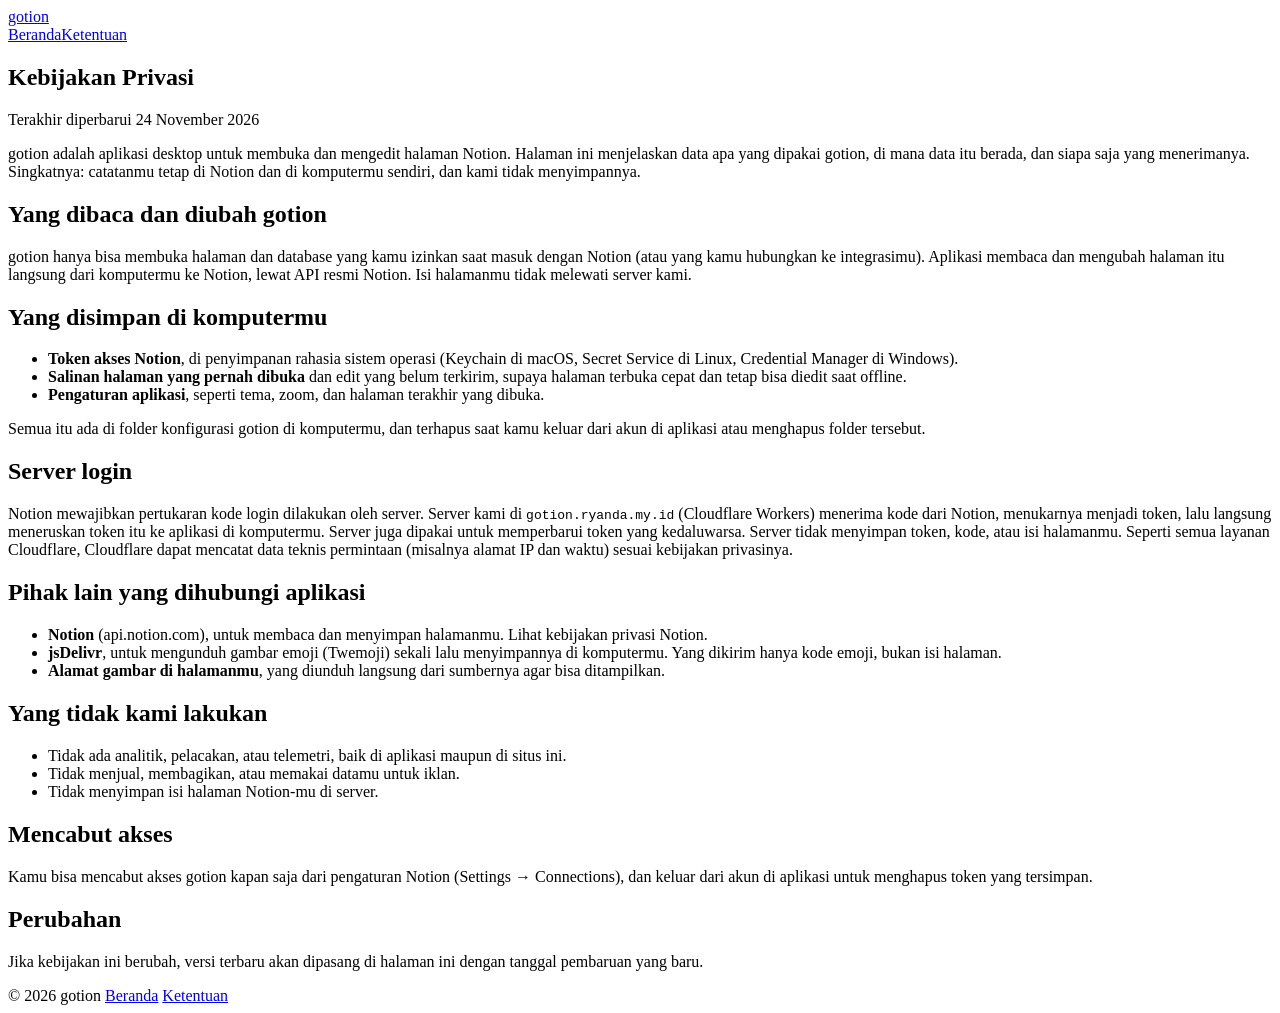
==== worker/public/privacy.html @ 945b61ad "Landing, privacy and terms pages on gotion.ryanda.my.id The Worker serves worker/public as static as" ====
<!doctype html>
<html lang="id">
<head>
<meta charset="utf-8">
<meta name="viewport" content="width=device-width, initial-scale=1">
<title>Kebijakan Privasi — gotion</title>
<meta name="description" content="Data apa yang dipakai gotion, di mana disimpan, dan siapa saja yang menerimanya.">
<link rel="icon" href="/favicon.svg" type="image/svg+xml">
<link rel="stylesheet" href="/style.css">
</head>
<body>
<div class="wrap">
  <nav>
    <a class="brand" href="/"><img src="/favicon.svg" alt="">gotion</a>
    <div class="links"><a href="/">Beranda</a><a href="/terms">Ketentuan</a></div>
  </nav>
  <article class="doc">
    <h1>Kebijakan Privasi</h1>
    <div class="updated">Terakhir diperbarui 24 November 2026</div>

    <p>gotion adalah aplikasi desktop untuk membuka dan mengedit halaman Notion. Halaman ini menjelaskan data apa yang dipakai gotion, di mana data itu berada, dan siapa saja yang menerimanya. Singkatnya: catatanmu tetap di Notion dan di komputermu sendiri, dan kami tidak menyimpannya.</p>

    <h2>Yang dibaca dan diubah gotion</h2>
    <p>gotion hanya bisa membuka halaman dan database yang kamu izinkan saat masuk dengan Notion (atau yang kamu hubungkan ke integrasimu). Aplikasi membaca dan mengubah halaman itu langsung dari komputermu ke Notion, lewat API resmi Notion. Isi halamanmu tidak melewati server kami.</p>

    <h2>Yang disimpan di komputermu</h2>
    <ul>
      <li><strong>Token akses Notion</strong>, di penyimpanan rahasia sistem operasi (Keychain di macOS, Secret Service di Linux, Credential Manager di Windows).</li>
      <li><strong>Salinan halaman yang pernah dibuka</strong> dan edit yang belum terkirim, supaya halaman terbuka cepat dan tetap bisa diedit saat offline.</li>
      <li><strong>Pengaturan aplikasi</strong>, seperti tema, zoom, dan halaman terakhir yang dibuka.</li>
    </ul>
    <p>Semua itu ada di folder konfigurasi gotion di komputermu, dan terhapus saat kamu keluar dari akun di aplikasi atau menghapus folder tersebut.</p>

    <h2>Server login</h2>
    <p>Notion mewajibkan pertukaran kode login dilakukan oleh server. Server kami di <code>gotion.ryanda.my.id</code> (Cloudflare Workers) menerima kode dari Notion, menukarnya menjadi token, lalu langsung meneruskan token itu ke aplikasi di komputermu. Server juga dipakai untuk memperbarui token yang kedaluwarsa. Server tidak menyimpan token, kode, atau isi halamanmu. Seperti semua layanan Cloudflare, Cloudflare dapat mencatat data teknis permintaan (misalnya alamat IP dan waktu) sesuai kebijakan privasinya.</p>

    <h2>Pihak lain yang dihubungi aplikasi</h2>
    <ul>
      <li><strong>Notion</strong> (api.notion.com), untuk membaca dan menyimpan halamanmu. Lihat kebijakan privasi Notion.</li>
      <li><strong>jsDelivr</strong>, untuk mengunduh gambar emoji (Twemoji) sekali lalu menyimpannya di komputermu. Yang dikirim hanya kode emoji, bukan isi halaman.</li>
      <li><strong>Alamat gambar di halamanmu</strong>, yang diunduh langsung dari sumbernya agar bisa ditampilkan.</li>
    </ul>

    <h2>Yang tidak kami lakukan</h2>
    <ul>
      <li>Tidak ada analitik, pelacakan, atau telemetri, baik di aplikasi maupun di situs ini.</li>
      <li>Tidak menjual, membagikan, atau memakai datamu untuk iklan.</li>
      <li>Tidak menyimpan isi halaman Notion-mu di server.</li>
    </ul>

    <h2>Mencabut akses</h2>
    <p>Kamu bisa mencabut akses gotion kapan saja dari pengaturan Notion (Settings → Connections), dan keluar dari akun di aplikasi untuk menghapus token yang tersimpan.</p>

    <h2>Perubahan</h2>
    <p>Jika kebijakan ini berubah, versi terbaru akan dipasang di halaman ini dengan tanggal pembaruan yang baru.</p>
  </article>
  <footer>
    <span>© 2026 gotion</span>
    <a href="/">Beranda</a>
    <a href="/terms">Ketentuan</a>
  </footer>
</div>
</body>
</html>
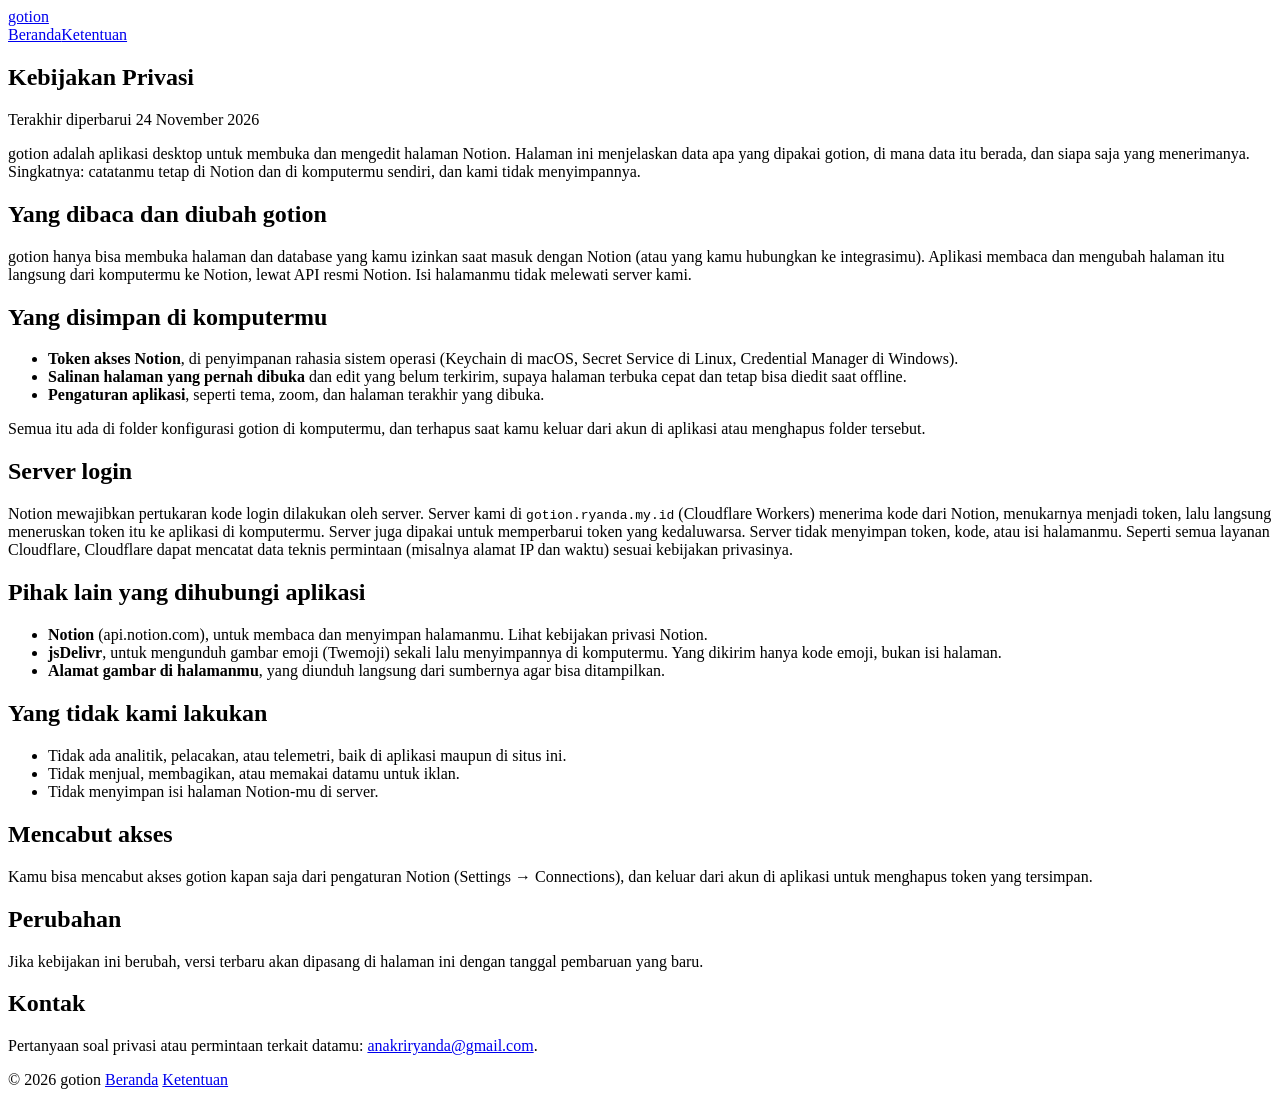
==== commit 10480861: "Contact address on the privacy and terms pages Co-Authored-By: Claude Opus 5.5 <noreply@anthropic.co" ====
--- a/worker/public/privacy.html
+++ b/worker/public/privacy.html
@@ -53,6 +53,9 @@
 
     <h2>Perubahan</h2>
     <p>Jika kebijakan ini berubah, versi terbaru akan dipasang di halaman ini dengan tanggal pembaruan yang baru.</p>
+
+    <h2>Kontak</h2>
+    <p>Pertanyaan soal privasi atau permintaan terkait datamu: <a href="mailto:anakriryanda@gmail.com">anakriryanda@gmail.com</a>.</p>
   </article>
   <footer>
     <span>© 2026 gotion</span>
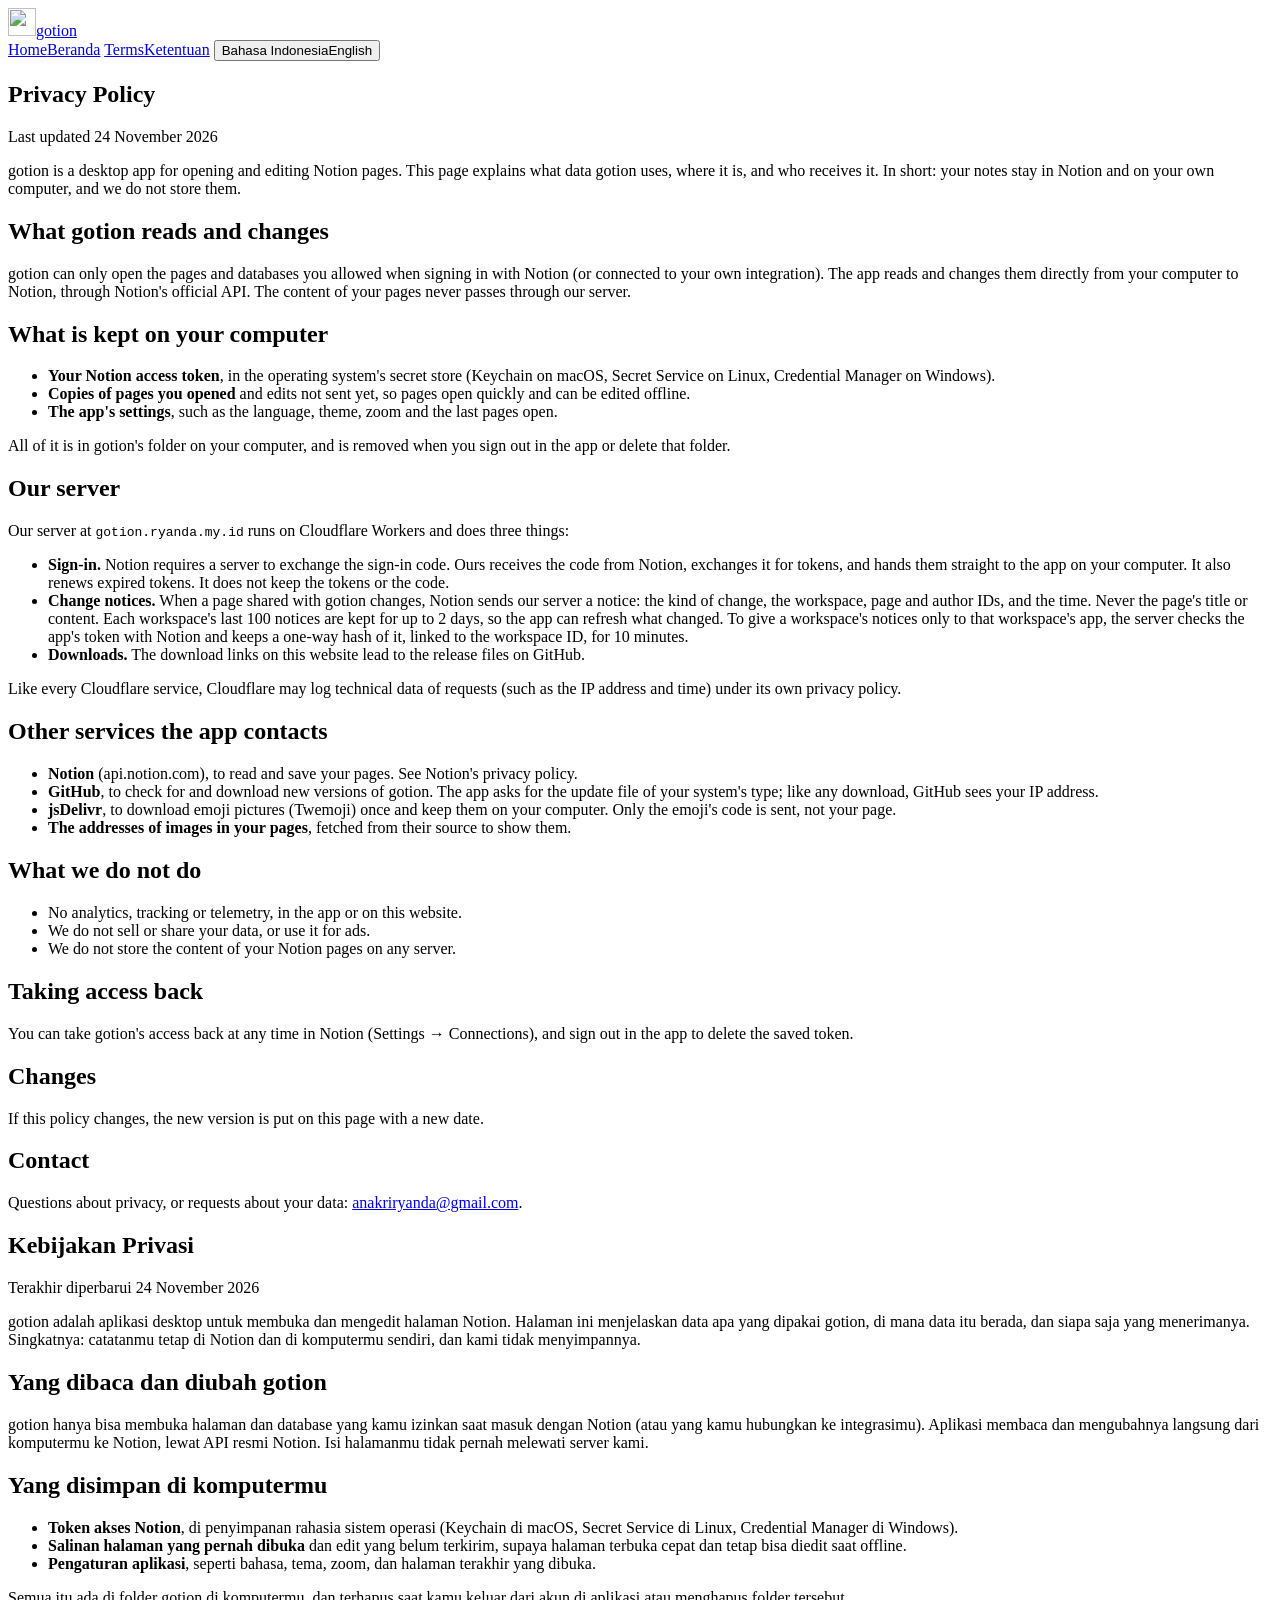
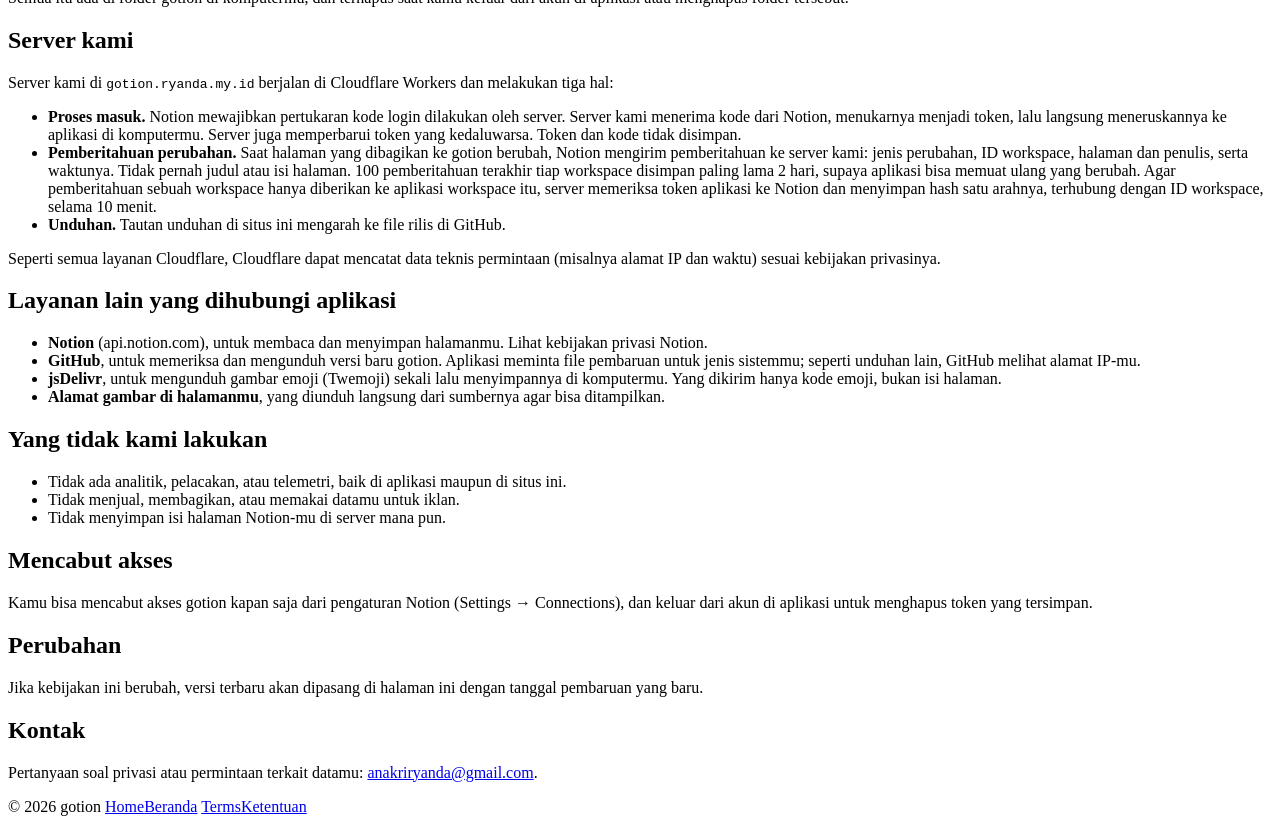
==== commit 5e56f5f5: "Releases on GitHub, updates, and a website for someone new - mygo.json: version, copyright, the icon" ====
--- a/worker/public/privacy.html
+++ b/worker/public/privacy.html
@@ -1,66 +1,140 @@
 <!doctype html>
-<html lang="id">
+<html lang="en" data-lang="en" data-title-en="Privacy Policy · gotion" data-title-id="Kebijakan Privasi · gotion">
 <head>
 <meta charset="utf-8">
 <meta name="viewport" content="width=device-width, initial-scale=1">
-<title>Kebijakan Privasi — gotion</title>
-<meta name="description" content="Data apa yang dipakai gotion, di mana disimpan, dan siapa saja yang menerimanya.">
+<script>
+  (function () {
+    var l;
+    try { l = localStorage.getItem("lang"); } catch (e) {}
+    if (l !== "id" && l !== "en") l = /^(id|in)\b/i.test(navigator.language || "") ? "id" : "en";
+    document.documentElement.dataset.lang = l;
+    document.documentElement.lang = l;
+  })();
+</script>
+<title>Privacy Policy · gotion</title>
+<meta name="description" content="What data gotion uses, where it is kept, and who receives it.">
 <link rel="icon" href="/favicon.svg" type="image/svg+xml">
 <link rel="stylesheet" href="/style.css">
+<script src="/site.js" defer></script>
 </head>
 <body>
 <div class="wrap">
-  <nav>
-    <a class="brand" href="/"><img src="/favicon.svg" alt="">gotion</a>
-    <div class="links"><a href="/">Beranda</a><a href="/terms">Ketentuan</a></div>
-  </nav>
-  <article class="doc">
-    <h1>Kebijakan Privasi</h1>
-    <div class="updated">Terakhir diperbarui 24 November 2026</div>
+  <header class="top">
+    <a class="brand" href="/"><img src="/favicon.svg" width="28" height="28" alt="">gotion</a>
+    <nav aria-label="Main">
+      <a href="/"><span lang="en">Home</span><span lang="id">Beranda</span></a>
+      <a href="/terms"><span lang="en">Terms</span><span lang="id">Ketentuan</span></a>
+      <button class="lang" type="button" data-lang-switch aria-label="Bahasa Indonesia / English">
+        <span lang="en">Bahasa Indonesia</span><span lang="id">English</span>
+      </button>
+    </nav>
+  </header>
+  <main>
+    <article class="doc" lang="en">
+      <h1>Privacy Policy</h1>
+      <div class="updated">Last updated 24 November 2026</div>
+      <p>gotion is a desktop app for opening and editing Notion pages. This page explains what data gotion uses, where it is, and who receives it. In short: your notes stay in Notion and on your own computer, and we do not store them.</p>
 
-    <p>gotion adalah aplikasi desktop untuk membuka dan mengedit halaman Notion. Halaman ini menjelaskan data apa yang dipakai gotion, di mana data itu berada, dan siapa saja yang menerimanya. Singkatnya: catatanmu tetap di Notion dan di komputermu sendiri, dan kami tidak menyimpannya.</p>
+      <h2>What gotion reads and changes</h2>
+      <p>gotion can only open the pages and databases you allowed when signing in with Notion (or connected to your own integration). The app reads and changes them directly from your computer to Notion, through Notion's official API. The content of your pages never passes through our server.</p>
 
-    <h2>Yang dibaca dan diubah gotion</h2>
-    <p>gotion hanya bisa membuka halaman dan database yang kamu izinkan saat masuk dengan Notion (atau yang kamu hubungkan ke integrasimu). Aplikasi membaca dan mengubah halaman itu langsung dari komputermu ke Notion, lewat API resmi Notion. Isi halamanmu tidak melewati server kami.</p>
+      <h2>What is kept on your computer</h2>
+      <ul>
+        <li><strong>Your Notion access token</strong>, in the operating system's secret store (Keychain on macOS, Secret Service on Linux, Credential Manager on Windows).</li>
+        <li><strong>Copies of pages you opened</strong> and edits not sent yet, so pages open quickly and can be edited offline.</li>
+        <li><strong>The app's settings</strong>, such as the language, theme, zoom and the last pages open.</li>
+      </ul>
+      <p>All of it is in gotion's folder on your computer, and is removed when you sign out in the app or delete that folder.</p>
 
-    <h2>Yang disimpan di komputermu</h2>
-    <ul>
-      <li><strong>Token akses Notion</strong>, di penyimpanan rahasia sistem operasi (Keychain di macOS, Secret Service di Linux, Credential Manager di Windows).</li>
-      <li><strong>Salinan halaman yang pernah dibuka</strong> dan edit yang belum terkirim, supaya halaman terbuka cepat dan tetap bisa diedit saat offline.</li>
-      <li><strong>Pengaturan aplikasi</strong>, seperti tema, zoom, dan halaman terakhir yang dibuka.</li>
-    </ul>
-    <p>Semua itu ada di folder konfigurasi gotion di komputermu, dan terhapus saat kamu keluar dari akun di aplikasi atau menghapus folder tersebut.</p>
+      <h2>Our server</h2>
+      <p>Our server at <code>gotion.ryanda.my.id</code> runs on Cloudflare Workers and does three things:</p>
+      <ul>
+        <li><strong>Sign-in.</strong> Notion requires a server to exchange the sign-in code. Ours receives the code from Notion, exchanges it for tokens, and hands them straight to the app on your computer. It also renews expired tokens. It does not keep the tokens or the code.</li>
+        <li><strong>Change notices.</strong> When a page shared with gotion changes, Notion sends our server a notice: the kind of change, the workspace, page and author IDs, and the time. Never the page's title or content. Each workspace's last 100 notices are kept for up to 2 days, so the app can refresh what changed. To give a workspace's notices only to that workspace's app, the server checks the app's token with Notion and keeps a one-way hash of it, linked to the workspace ID, for 10 minutes.</li>
+        <li><strong>Downloads.</strong> The download links on this website lead to the release files on GitHub.</li>
+      </ul>
+      <p>Like every Cloudflare service, Cloudflare may log technical data of requests (such as the IP address and time) under its own privacy policy.</p>
 
-    <h2>Server login</h2>
-    <p>Notion mewajibkan pertukaran kode login dilakukan oleh server. Server kami di <code>gotion.ryanda.my.id</code> (Cloudflare Workers) menerima kode dari Notion, menukarnya menjadi token, lalu langsung meneruskan token itu ke aplikasi di komputermu. Server juga dipakai untuk memperbarui token yang kedaluwarsa. Server tidak menyimpan token, kode, atau isi halamanmu. Seperti semua layanan Cloudflare, Cloudflare dapat mencatat data teknis permintaan (misalnya alamat IP dan waktu) sesuai kebijakan privasinya.</p>
+      <h2>Other services the app contacts</h2>
+      <ul>
+        <li><strong>Notion</strong> (api.notion.com), to read and save your pages. See Notion's privacy policy.</li>
+        <li><strong>GitHub</strong>, to check for and download new versions of gotion. The app asks for the update file of your system's type; like any download, GitHub sees your IP address.</li>
+        <li><strong>jsDelivr</strong>, to download emoji pictures (Twemoji) once and keep them on your computer. Only the emoji's code is sent, not your page.</li>
+        <li><strong>The addresses of images in your pages</strong>, fetched from their source to show them.</li>
+      </ul>
 
-    <h2>Pihak lain yang dihubungi aplikasi</h2>
-    <ul>
-      <li><strong>Notion</strong> (api.notion.com), untuk membaca dan menyimpan halamanmu. Lihat kebijakan privasi Notion.</li>
-      <li><strong>jsDelivr</strong>, untuk mengunduh gambar emoji (Twemoji) sekali lalu menyimpannya di komputermu. Yang dikirim hanya kode emoji, bukan isi halaman.</li>
-      <li><strong>Alamat gambar di halamanmu</strong>, yang diunduh langsung dari sumbernya agar bisa ditampilkan.</li>
-    </ul>
+      <h2>What we do not do</h2>
+      <ul>
+        <li>No analytics, tracking or telemetry, in the app or on this website.</li>
+        <li>We do not sell or share your data, or use it for ads.</li>
+        <li>We do not store the content of your Notion pages on any server.</li>
+      </ul>
 
-    <h2>Yang tidak kami lakukan</h2>
-    <ul>
-      <li>Tidak ada analitik, pelacakan, atau telemetri, baik di aplikasi maupun di situs ini.</li>
-      <li>Tidak menjual, membagikan, atau memakai datamu untuk iklan.</li>
-      <li>Tidak menyimpan isi halaman Notion-mu di server.</li>
-    </ul>
+      <h2>Taking access back</h2>
+      <p>You can take gotion's access back at any time in Notion (Settings → Connections), and sign out in the app to delete the saved token.</p>
 
-    <h2>Mencabut akses</h2>
-    <p>Kamu bisa mencabut akses gotion kapan saja dari pengaturan Notion (Settings → Connections), dan keluar dari akun di aplikasi untuk menghapus token yang tersimpan.</p>
+      <h2>Changes</h2>
+      <p>If this policy changes, the new version is put on this page with a new date.</p>
 
-    <h2>Perubahan</h2>
-    <p>Jika kebijakan ini berubah, versi terbaru akan dipasang di halaman ini dengan tanggal pembaruan yang baru.</p>
+      <h2>Contact</h2>
+      <p>Questions about privacy, or requests about your data: <a href="mailto:anakriryanda@gmail.com">anakriryanda@gmail.com</a>.</p>
+    </article>
 
-    <h2>Kontak</h2>
-    <p>Pertanyaan soal privasi atau permintaan terkait datamu: <a href="mailto:anakriryanda@gmail.com">anakriryanda@gmail.com</a>.</p>
-  </article>
+    <article class="doc" lang="id">
+      <h1>Kebijakan Privasi</h1>
+      <div class="updated">Terakhir diperbarui 24 November 2026</div>
+      <p>gotion adalah aplikasi desktop untuk membuka dan mengedit halaman Notion. Halaman ini menjelaskan data apa yang dipakai gotion, di mana data itu berada, dan siapa saja yang menerimanya. Singkatnya: catatanmu tetap di Notion dan di komputermu sendiri, dan kami tidak menyimpannya.</p>
+
+      <h2>Yang dibaca dan diubah gotion</h2>
+      <p>gotion hanya bisa membuka halaman dan database yang kamu izinkan saat masuk dengan Notion (atau yang kamu hubungkan ke integrasimu). Aplikasi membaca dan mengubahnya langsung dari komputermu ke Notion, lewat API resmi Notion. Isi halamanmu tidak pernah melewati server kami.</p>
+
+      <h2>Yang disimpan di komputermu</h2>
+      <ul>
+        <li><strong>Token akses Notion</strong>, di penyimpanan rahasia sistem operasi (Keychain di macOS, Secret Service di Linux, Credential Manager di Windows).</li>
+        <li><strong>Salinan halaman yang pernah dibuka</strong> dan edit yang belum terkirim, supaya halaman terbuka cepat dan tetap bisa diedit saat offline.</li>
+        <li><strong>Pengaturan aplikasi</strong>, seperti bahasa, tema, zoom, dan halaman terakhir yang dibuka.</li>
+      </ul>
+      <p>Semua itu ada di folder gotion di komputermu, dan terhapus saat kamu keluar dari akun di aplikasi atau menghapus folder tersebut.</p>
+
+      <h2>Server kami</h2>
+      <p>Server kami di <code>gotion.ryanda.my.id</code> berjalan di Cloudflare Workers dan melakukan tiga hal:</p>
+      <ul>
+        <li><strong>Proses masuk.</strong> Notion mewajibkan pertukaran kode login dilakukan oleh server. Server kami menerima kode dari Notion, menukarnya menjadi token, lalu langsung meneruskannya ke aplikasi di komputermu. Server juga memperbarui token yang kedaluwarsa. Token dan kode tidak disimpan.</li>
+        <li><strong>Pemberitahuan perubahan.</strong> Saat halaman yang dibagikan ke gotion berubah, Notion mengirim pemberitahuan ke server kami: jenis perubahan, ID workspace, halaman dan penulis, serta waktunya. Tidak pernah judul atau isi halaman. 100 pemberitahuan terakhir tiap workspace disimpan paling lama 2 hari, supaya aplikasi bisa memuat ulang yang berubah. Agar pemberitahuan sebuah workspace hanya diberikan ke aplikasi workspace itu, server memeriksa token aplikasi ke Notion dan menyimpan hash satu arahnya, terhubung dengan ID workspace, selama 10 menit.</li>
+        <li><strong>Unduhan.</strong> Tautan unduhan di situs ini mengarah ke file rilis di GitHub.</li>
+      </ul>
+      <p>Seperti semua layanan Cloudflare, Cloudflare dapat mencatat data teknis permintaan (misalnya alamat IP dan waktu) sesuai kebijakan privasinya.</p>
+
+      <h2>Layanan lain yang dihubungi aplikasi</h2>
+      <ul>
+        <li><strong>Notion</strong> (api.notion.com), untuk membaca dan menyimpan halamanmu. Lihat kebijakan privasi Notion.</li>
+        <li><strong>GitHub</strong>, untuk memeriksa dan mengunduh versi baru gotion. Aplikasi meminta file pembaruan untuk jenis sistemmu; seperti unduhan lain, GitHub melihat alamat IP-mu.</li>
+        <li><strong>jsDelivr</strong>, untuk mengunduh gambar emoji (Twemoji) sekali lalu menyimpannya di komputermu. Yang dikirim hanya kode emoji, bukan isi halaman.</li>
+        <li><strong>Alamat gambar di halamanmu</strong>, yang diunduh langsung dari sumbernya agar bisa ditampilkan.</li>
+      </ul>
+
+      <h2>Yang tidak kami lakukan</h2>
+      <ul>
+        <li>Tidak ada analitik, pelacakan, atau telemetri, baik di aplikasi maupun di situs ini.</li>
+        <li>Tidak menjual, membagikan, atau memakai datamu untuk iklan.</li>
+        <li>Tidak menyimpan isi halaman Notion-mu di server mana pun.</li>
+      </ul>
+
+      <h2>Mencabut akses</h2>
+      <p>Kamu bisa mencabut akses gotion kapan saja dari pengaturan Notion (Settings → Connections), dan keluar dari akun di aplikasi untuk menghapus token yang tersimpan.</p>
+
+      <h2>Perubahan</h2>
+      <p>Jika kebijakan ini berubah, versi terbaru akan dipasang di halaman ini dengan tanggal pembaruan yang baru.</p>
+
+      <h2>Kontak</h2>
+      <p>Pertanyaan soal privasi atau permintaan terkait datamu: <a href="mailto:anakriryanda@gmail.com">anakriryanda@gmail.com</a>.</p>
+    </article>
+  </main>
   <footer>
     <span>© 2026 gotion</span>
-    <a href="/">Beranda</a>
-    <a href="/terms">Ketentuan</a>
+    <a href="/"><span lang="en">Home</span><span lang="id">Beranda</span></a>
+    <a href="/terms"><span lang="en">Terms</span><span lang="id">Ketentuan</span></a>
   </footer>
 </div>
 </body>
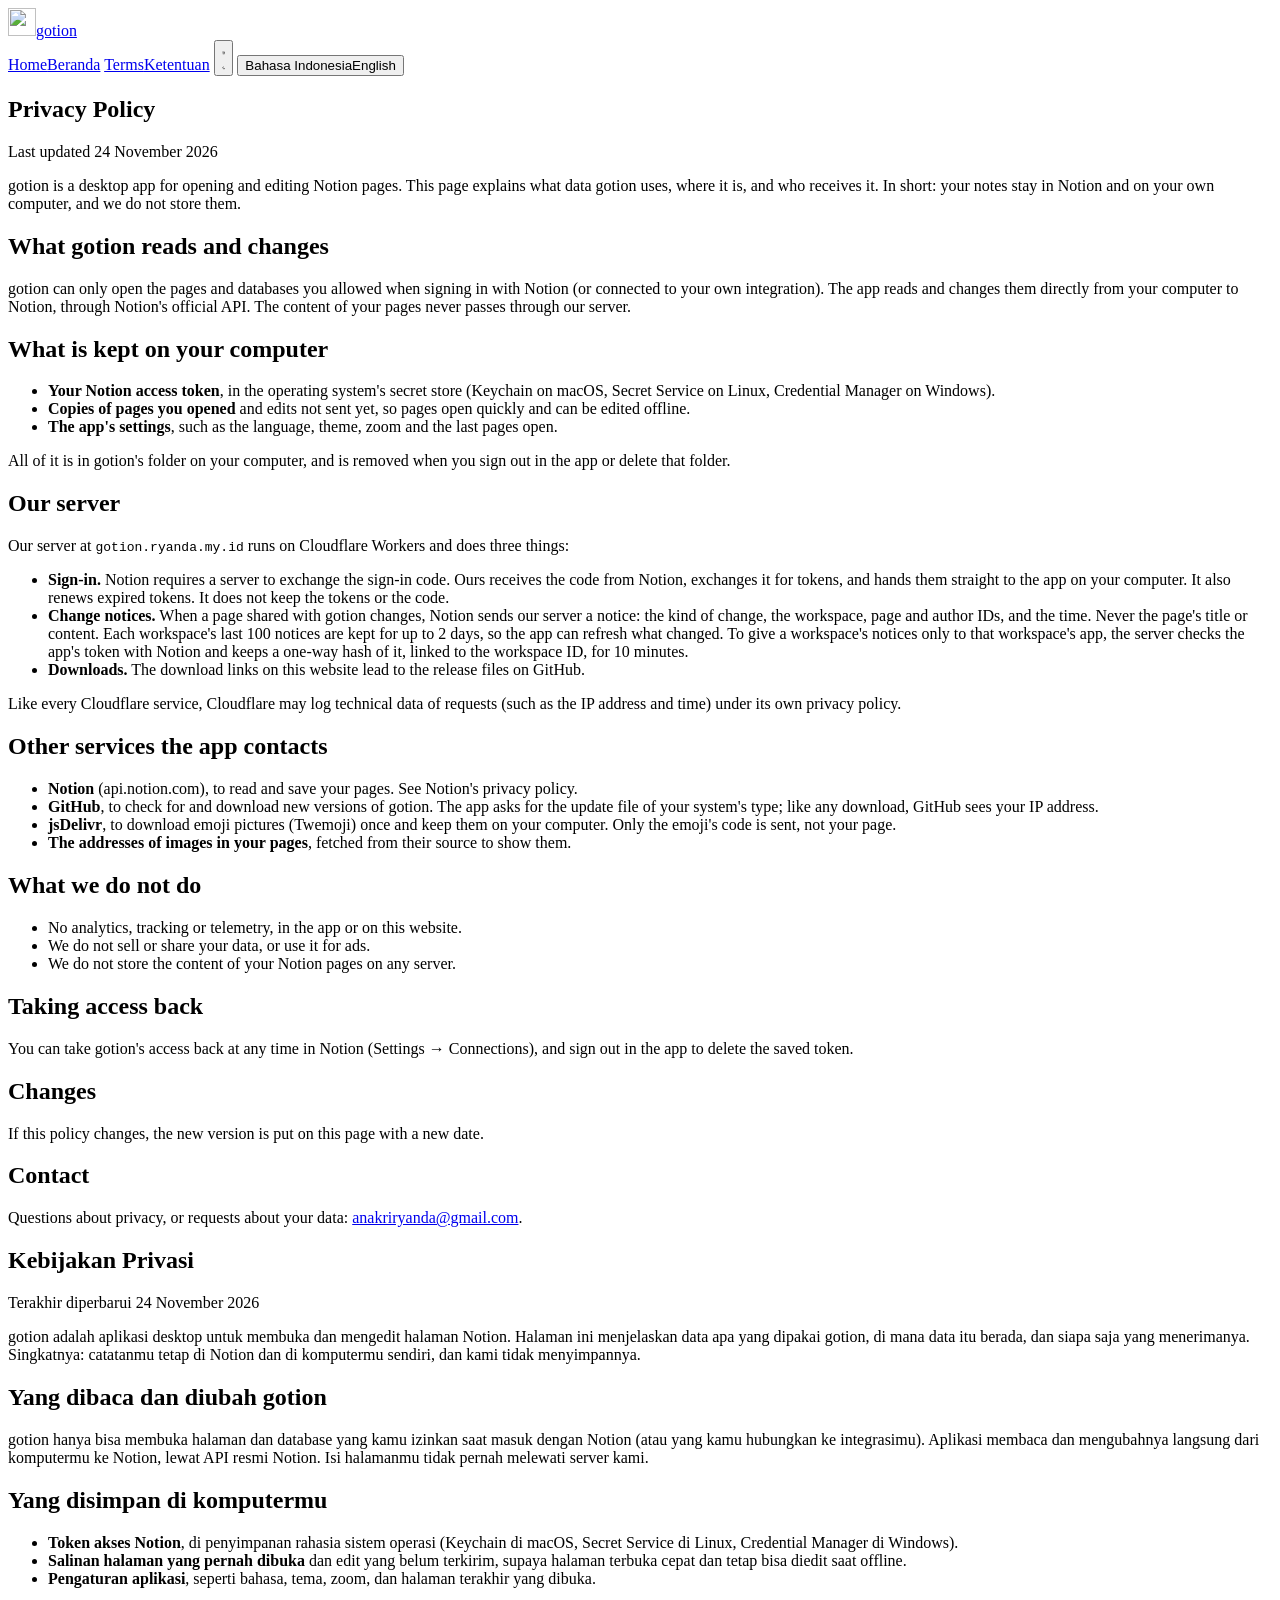
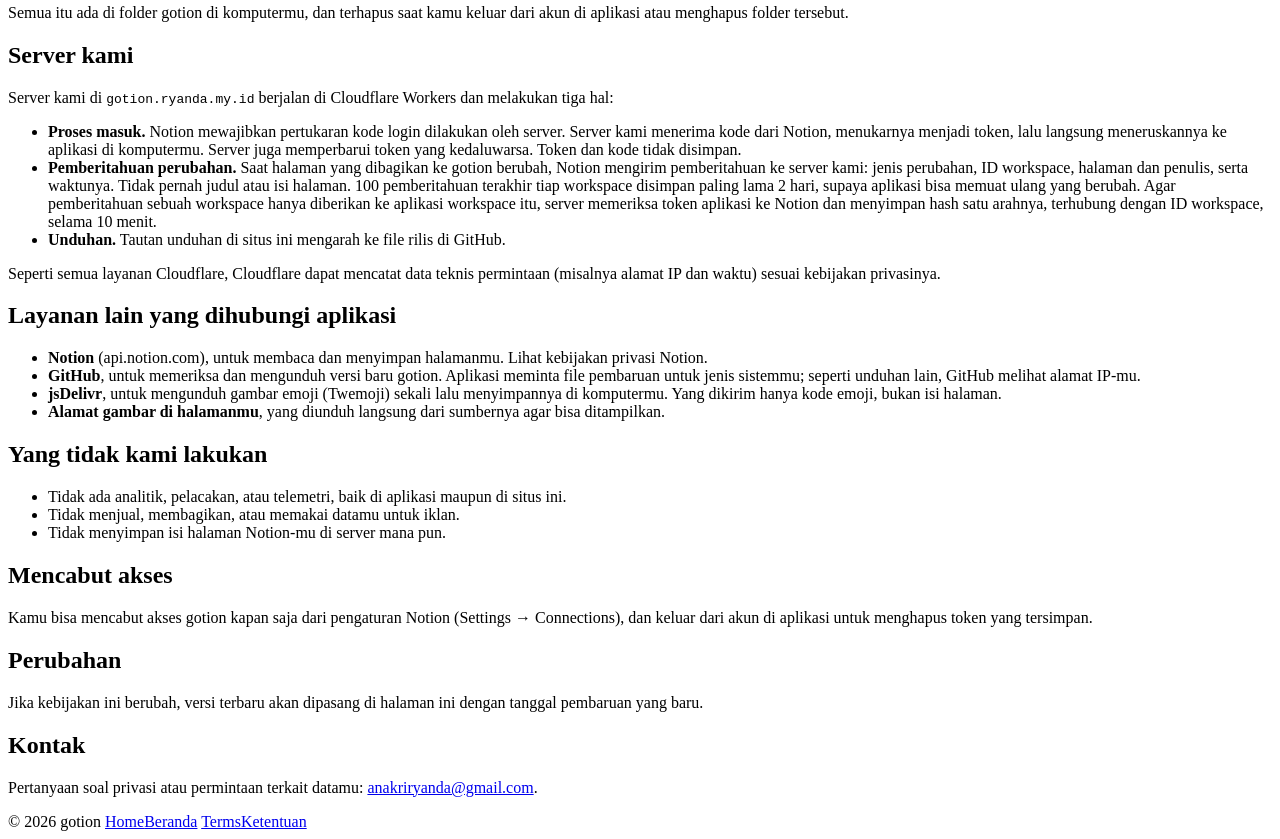
==== commit a3f93d62: "Website: a light/dark switch, and a plain dark page without the wash The switch sits beside the lang" ====
--- a/worker/public/privacy.html
+++ b/worker/public/privacy.html
@@ -7,6 +7,9 @@
   (function () {
     var l;
     try { l = localStorage.getItem("lang"); } catch (e) {}
+    var t;
+    try { t = localStorage.getItem("theme"); } catch (e) {}
+    if (t === "light" || t === "dark") document.documentElement.dataset.theme = t;
     if (l !== "id" && l !== "en") l = /^(id|in)\b/i.test(navigator.language || "") ? "id" : "en";
     document.documentElement.dataset.lang = l;
     document.documentElement.lang = l;
@@ -14,6 +17,26 @@
 </script>
 <title>Privacy Policy · gotion</title>
 <meta name="description" content="What data gotion uses, where it is kept, and who receives it.">
+<link rel="canonical" href="https://gotion.ryanda.my.id/privacy">
+<meta name="robots" content="index, follow, max-image-preview:large">
+<meta name="theme-color" content="#ece6f6" media="(prefers-color-scheme: light)">
+<meta name="theme-color" content="#1d1426" media="(prefers-color-scheme: dark)">
+<meta property="og:type" content="website">
+<meta property="og:site_name" content="gotion">
+<meta property="og:url" content="https://gotion.ryanda.my.id/privacy">
+<meta property="og:title" content="Privacy Policy · gotion">
+<meta property="og:description" content="What data gotion uses, where it is kept, and who receives it.">
+<meta property="og:locale" content="en_US">
+<meta property="og:locale:alternate" content="id_ID">
+<meta property="og:image" content="https://gotion.ryanda.my.id/og.png">
+<meta property="og:image:width" content="1200">
+<meta property="og:image:height" content="630">
+<meta property="og:image:alt" content="gotion: your Notion pages in a desktop app, beside a screenshot of its window">
+<meta name="twitter:card" content="summary_large_image">
+<meta name="twitter:title" content="Privacy Policy · gotion">
+<meta name="twitter:description" content="What data gotion uses, where it is kept, and who receives it.">
+<meta name="twitter:image" content="https://gotion.ryanda.my.id/og.png">
+<link rel="apple-touch-icon" href="/apple-touch-icon.png">
 <link rel="icon" href="/favicon.svg" type="image/svg+xml">
 <link rel="stylesheet" href="/style.css">
 <script src="/site.js" defer></script>
@@ -25,6 +48,10 @@
     <nav aria-label="Main">
       <a href="/"><span lang="en">Home</span><span lang="id">Beranda</span></a>
       <a href="/terms"><span lang="en">Terms</span><span lang="id">Ketentuan</span></a>
+      <button class="lang theme" type="button" data-theme-switch aria-label="Light / dark">
+        <svg class="sun" viewBox="0 0 24 24" fill="none" stroke="currentColor" stroke-width="2" stroke-linecap="round" aria-hidden="true"><circle cx="12" cy="12" r="4"/><path d="M12 2v2M12 20v2M4.9 4.9l1.4 1.4M17.7 17.7l1.4 1.4M2 12h2M20 12h2M4.9 19.1l1.4-1.4M17.7 6.3l1.4-1.4"/></svg>
+        <svg class="moon" viewBox="0 0 24 24" fill="none" stroke="currentColor" stroke-width="2" stroke-linecap="round" stroke-linejoin="round" aria-hidden="true"><path d="M20 14.5A8 8 0 1 1 9.5 4a6.5 6.5 0 0 0 10.5 10.5z"/></svg>
+      </button>
       <button class="lang" type="button" data-lang-switch aria-label="Bahasa Indonesia / English">
         <span lang="en">Bahasa Indonesia</span><span lang="id">English</span>
       </button>
